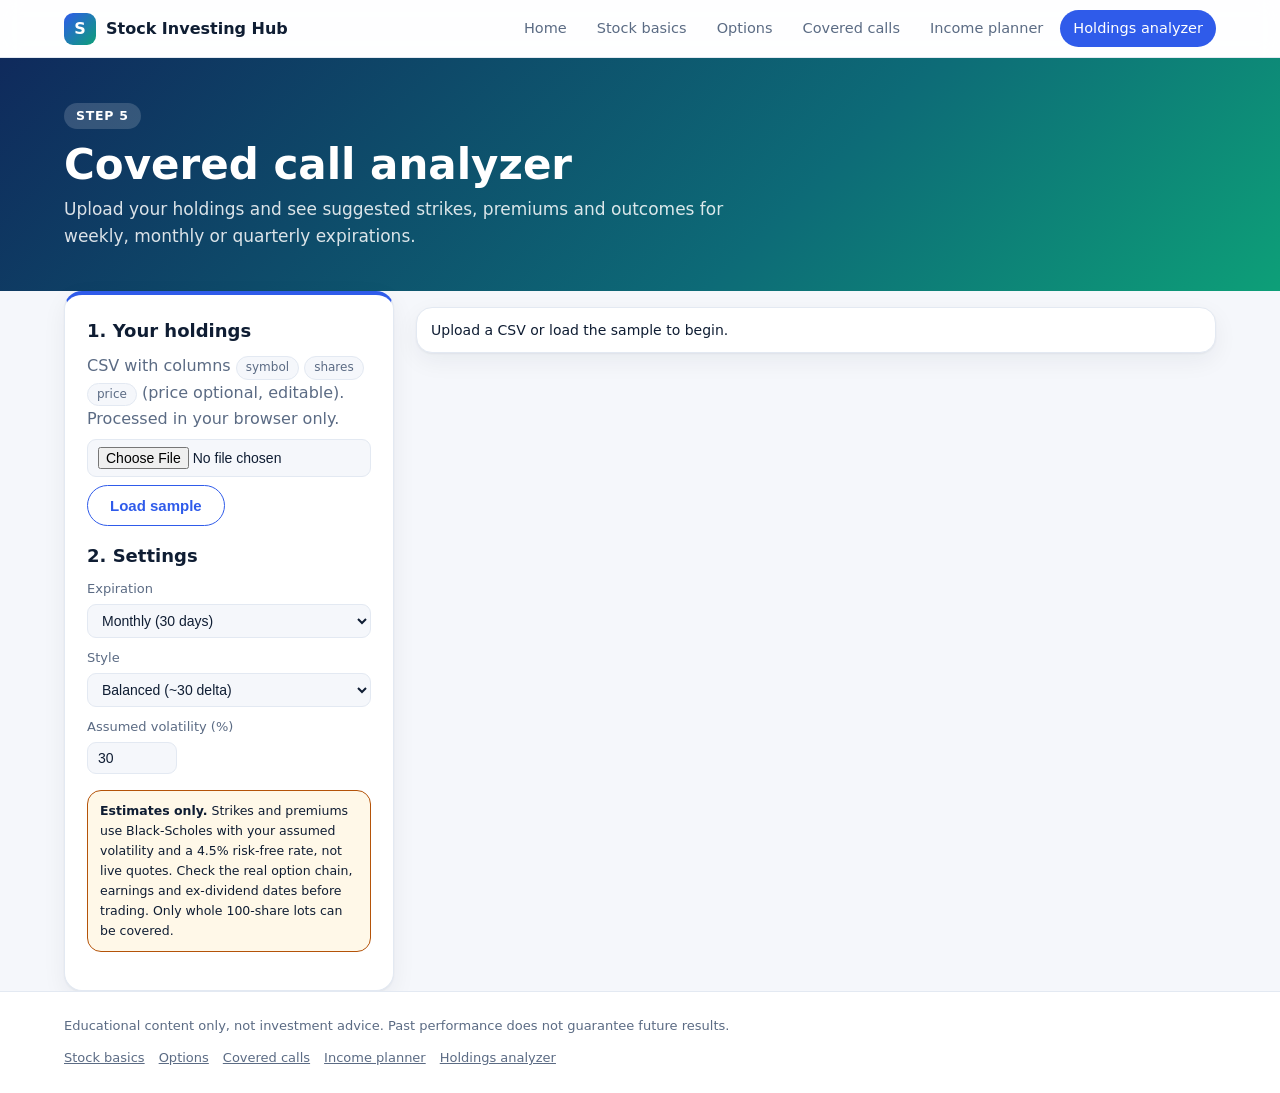
==== site/analyzer.html @ 41fdd166 "Convert to multi-page site with new design" ====
<!DOCTYPE html>
<html lang="en"><head><meta charset="utf-8"><meta name="viewport" content="width=device-width, initial-scale=1, viewport-fit=cover"><title>Holdings analyzer | Stock Investing Hub</title><link rel="stylesheet" href="styles.css"></head><body>
<header class="site-head"><div class="wrap head-in"><a class="logo" href="index.html"><i>S</i><span>Stock Investing Hub</span></a><nav><a href="index.html">Home</a><a href="stocks.html">Stock basics</a><a href="options.html">Options</a><a href="covered-calls.html">Covered calls</a><a href="planner.html">Income planner</a><a href="analyzer.html" aria-current="page">Holdings analyzer</a></nav></div></header>
<section class="ph"><div class="wrap"><span class="kick">Step 5</span><h1>Covered call analyzer</h1><p>Upload your holdings and see suggested strikes, premiums and outcomes for weekly, monthly or quarterly expirations.</p></div></section>
<main class="wrap"><div class="split side"><aside class="card"><h3>1. Your holdings</h3><p>CSV with columns <span class="pill">symbol</span> <span class="pill">shares</span> <span class="pill">price</span> (price optional, editable). Processed in your browser only.</p><input type="file" id="file" accept=".csv,.txt"><p><button class="btn alt" id="sample" type="button">Load sample</button></p>
<h3>2. Settings</h3><label>Expiration<select id="exp"><option value="7">Weekly (7 days)</option><option value="30" selected>Monthly (30 days)</option><option value="90">Quarterly (90 days)</option></select></label>
<label>Style<select id="sty"><option value="0.40">Income (more premium, ~40 delta)</option><option value="0.30" selected>Balanced (~30 delta)</option><option value="0.15">Growth-friendly (~15 delta)</option></select></label>
<label>Assumed volatility (%)<input type="number" id="iv" value="30"></label>
<div class="warn small"><b>Estimates only.</b> Strikes and premiums use Black-Scholes with your assumed volatility and a 4.5% risk-free rate, not live quotes. Check the real option chain, earnings and ex-dividend dates before trading. Only whole 100-share lots can be covered.</div></aside>
<div><div class="kpis" id="resk"></div><div class="tw"><table id="res"><tr><td>Upload a CSV or load the sample to begin.</td></tr></table></div></div></div></main>
<footer><div class="wrap"><span>Educational content only, not investment advice. Past performance does not guarantee future results.</span><span><a href="stocks.html">Stock basics</a><a href="options.html">Options</a><a href="covered-calls.html">Covered calls</a><a href="planner.html">Income planner</a><a href="analyzer.html">Holdings analyzer</a></span></div></footer><script src="analyzer.js"></script></body></html>
---- site/styles.css ----
:root{--bg:#f5f7fb;--card:#fff;--ink:#0f1d33;--mute:#5b6b84;--acc:#0d9f78;--acc2:#2f5bea;--line:#e3e9f2;--warn:#b45309;--warnbg:#fff8e8;--sh:0 1px 2px rgba(15,29,51,.05),0 8px 24px rgba(15,29,51,.06);
color-scheme:light dark;box-sizing:border-box;padding-top:env(safe-area-inset-top,0px);padding-bottom:env(safe-area-inset-bottom,0px)}
@media (prefers-color-scheme:dark){:root{--bg:#0a1220;--card:#121d33;--ink:#e8eefa;--mute:#9aaac6;--acc:#34d399;--acc2:#7ea2ff;--line:#233553;--warn:#fbbf24;--warnbg:#2b2210;--sh:0 1px 2px rgba(0,0,0,.3),0 8px 24px rgba(0,0,0,.25)}}
*{box-sizing:border-box}
body{margin:0;background:var(--bg);color:var(--ink);font-family:Inter,"SF Pro Text",system-ui,-apple-system,"Segoe UI",Roboto,sans-serif;line-height:1.6;min-height:100vh;display:flex;flex-direction:column}
a{color:var(--acc2)}
.wrap{width:100%;max-width:1200px;margin:0 auto;padding:0 24px}
.site-head{position:sticky;top:env(safe-area-inset-top,0px);z-index:10;background:color-mix(in srgb,var(--card) 88%,transparent);backdrop-filter:blur(10px);border-bottom:1px solid var(--line)}
.head-in{display:flex;align-items:center;gap:24px;padding-top:10px;padding-bottom:10px}
.logo{display:flex;align-items:center;gap:10px;font-weight:800;color:var(--ink);text-decoration:none;white-space:nowrap}
.logo i{width:32px;height:32px;border-radius:9px;background:linear-gradient(135deg,var(--acc2),var(--acc));color:#fff;display:grid;place-items:center;font-style:normal}
.site-head nav{display:flex;gap:4px;overflow-x:auto;margin-left:auto}
.site-head nav a{color:var(--mute);text-decoration:none;padding:7px 13px;border-radius:99px;font-size:14.5px;white-space:nowrap}
.site-head nav a:hover{background:var(--bg);color:var(--ink)}
.site-head nav a[aria-current="page"]{background:var(--acc2);color:#fff}
.ph,.hero{background:linear-gradient(135deg,#0f2a5c 0%,#0d6b77 62%,#0d9f78 100%);color:#fff}
.ph{padding:44px 0 40px}
.kick{display:inline-block;background:rgba(255,255,255,.16);border-radius:99px;padding:3px 12px;font-size:12.5px;letter-spacing:.06em;text-transform:uppercase;font-weight:600}
.ph h1{font-size:clamp(28px,4vw,42px);line-height:1.12;margin:12px 0 8px}
.ph p{margin:0;max-width:62ch;color:rgba(255,255,255,.85);font-size:17px}
.hero{padding:64px 0}
.hero .wrap{display:grid;grid-template-columns:1.2fr 1fr;gap:40px;align-items:center}
.hero h1{font-size:clamp(34px,5vw,56px);line-height:1.06;margin:14px 0}
.hero p{font-size:18px;color:rgba(255,255,255,.86);max-width:52ch;margin:0 0 22px}
.glass{background:rgba(255,255,255,.12);border:1px solid rgba(255,255,255,.25);border-radius:18px;padding:22px;backdrop-filter:blur(6px)}
.glass h3{margin:0 0 10px}
.glass ol{margin:0;padding-left:20px}
.glass li{margin-bottom:6px}
main{flex:1;padding-top:32px;padding-bottom:56px}
h2{font-size:26px;margin:0 0 6px}
h3{font-size:18px;margin:0 0 8px}
.sub{color:var(--mute);margin:0 0 20px}
.sec{margin-top:36px}
.btn{display:inline-block;background:#fff;color:#0f2a5c;border:1px solid #fff;border-radius:99px;padding:11px 22px;font-size:15px;font-weight:600;cursor:pointer;text-decoration:none;margin:0 8px 8px 0}
.btn.alt{background:transparent;color:inherit;border-color:currentColor}
main .btn{background:var(--acc2);color:#fff;border-color:var(--acc2)}
main .btn.alt{background:transparent;color:var(--acc2)}
.grid{display:grid;gap:18px}
.g2{grid-template-columns:repeat(2,1fr)}.g3{grid-template-columns:repeat(3,1fr)}
.card{background:var(--card);border:1px solid var(--line);border-radius:18px;padding:22px;box-shadow:var(--sh);border-top:4px solid var(--acc2)}
.card.green{border-top-color:var(--acc)}.card.amber{border-top-color:#d97706}
.card ul,.card ol{margin:6px 0 0;padding-left:20px;color:var(--mute)}
.card li{margin-bottom:7px}
.card p{margin:8px 0;color:var(--mute)}
.tile{display:block;background:var(--card);border:1px solid var(--line);border-radius:18px;padding:22px;box-shadow:var(--sh);text-decoration:none;color:var(--ink);transition:transform .15s,border-color .15s}
.tile:hover{transform:translateY(-3px);border-color:var(--acc2)}
.tile .ic{font-size:28px;display:block;margin-bottom:8px}
.tile p{margin:0;color:var(--mute);font-size:14.5px}
.tile b{color:var(--acc2);font-size:14px}
.next{display:flex;justify-content:flex-end;margin-top:32px}
.warn{background:var(--warnbg);border:1px solid var(--warn);border-radius:14px;padding:12px 16px;font-size:14px;margin:16px 0}
.warn.small{font-size:12.5px;padding:10px 12px}
.split{display:grid;gap:22px;grid-template-columns:1.25fr 1fr;align-items:start}
.split.side{grid-template-columns:330px 1fr}
.tw{overflow-x:auto;border:1px solid var(--line);border-radius:16px;background:var(--card);box-shadow:var(--sh)}
table{border-collapse:collapse;width:100%;font-size:14px}
th,td{padding:11px 14px;text-align:left;border-bottom:1px solid var(--line);vertical-align:top}
tr:last-child td{border-bottom:0}
th{color:var(--mute);font-weight:600;white-space:nowrap;background:var(--bg)}
td.n,th.n{text-align:right;white-space:nowrap}
input,select{background:var(--bg);color:var(--ink);border:1px solid var(--line);border-radius:9px;padding:7px 10px;font-size:14px;max-width:100%}
input:focus,select:focus{outline:2px solid var(--acc2);outline-offset:1px}
input[type=number]{width:90px}input.wide{width:130px}
label{display:flex;flex-direction:column;font-size:13px;color:var(--mute);gap:4px;margin-bottom:10px}
.ctl{display:flex;flex-wrap:wrap;gap:14px;align-items:end;margin-bottom:6px}
.kpis{display:grid;gap:12px;grid-template-columns:repeat(auto-fit,minmax(150px,1fr));margin-bottom:16px}
.kpis.two{grid-template-columns:1fr 1fr}
.kpi{background:var(--card);border:1px solid var(--line);border-radius:14px;padding:14px 16px;box-shadow:var(--sh)}
.kpi b{display:block;font-size:24px;color:var(--acc)}
.kpi span{font-size:13px;color:var(--mute)}
.pill{display:inline-block;padding:1px 9px;border-radius:99px;background:var(--bg);border:1px solid var(--line);font-size:12px;color:var(--mute)}
.bar{display:flex;height:16px;border-radius:9px;overflow:hidden;margin-top:14px;background:var(--line)}
.legend{display:flex;flex-wrap:wrap;gap:6px 16px;font-size:12.5px;color:var(--mute);margin-top:8px}
.legend i{display:inline-block;width:10px;height:10px;border-radius:3px;margin-right:5px}
.chart{width:100%;height:auto}
.chart .ax{stroke:var(--line);stroke-width:1}.chart .zero{stroke:var(--mute);stroke-width:1;stroke-dasharray:3 3}
.chart .stock{stroke:var(--mute);stroke-width:2;fill:none;stroke-dasharray:6 4}
.chart .cc{stroke:var(--acc);stroke-width:3;fill:none}
.chart text{fill:var(--mute);font-size:11px}.chart .lg{fill:var(--acc);font-weight:700}
.gapsm{margin-top:16px}
footer{background:var(--card);border-top:1px solid var(--line);padding:24px 0;color:var(--mute);font-size:13px}
footer .wrap{display:flex;flex-wrap:wrap;gap:12px 24px;justify-content:space-between}
footer a{color:var(--mute);margin-right:14px}
@media (max-width:900px){.g2,.g3,.hero .wrap,.split,.split.side{grid-template-columns:1fr}.wrap{padding:0 16px}.head-in{gap:10px}.logo span{display:none}.hero{padding:40px 0}}
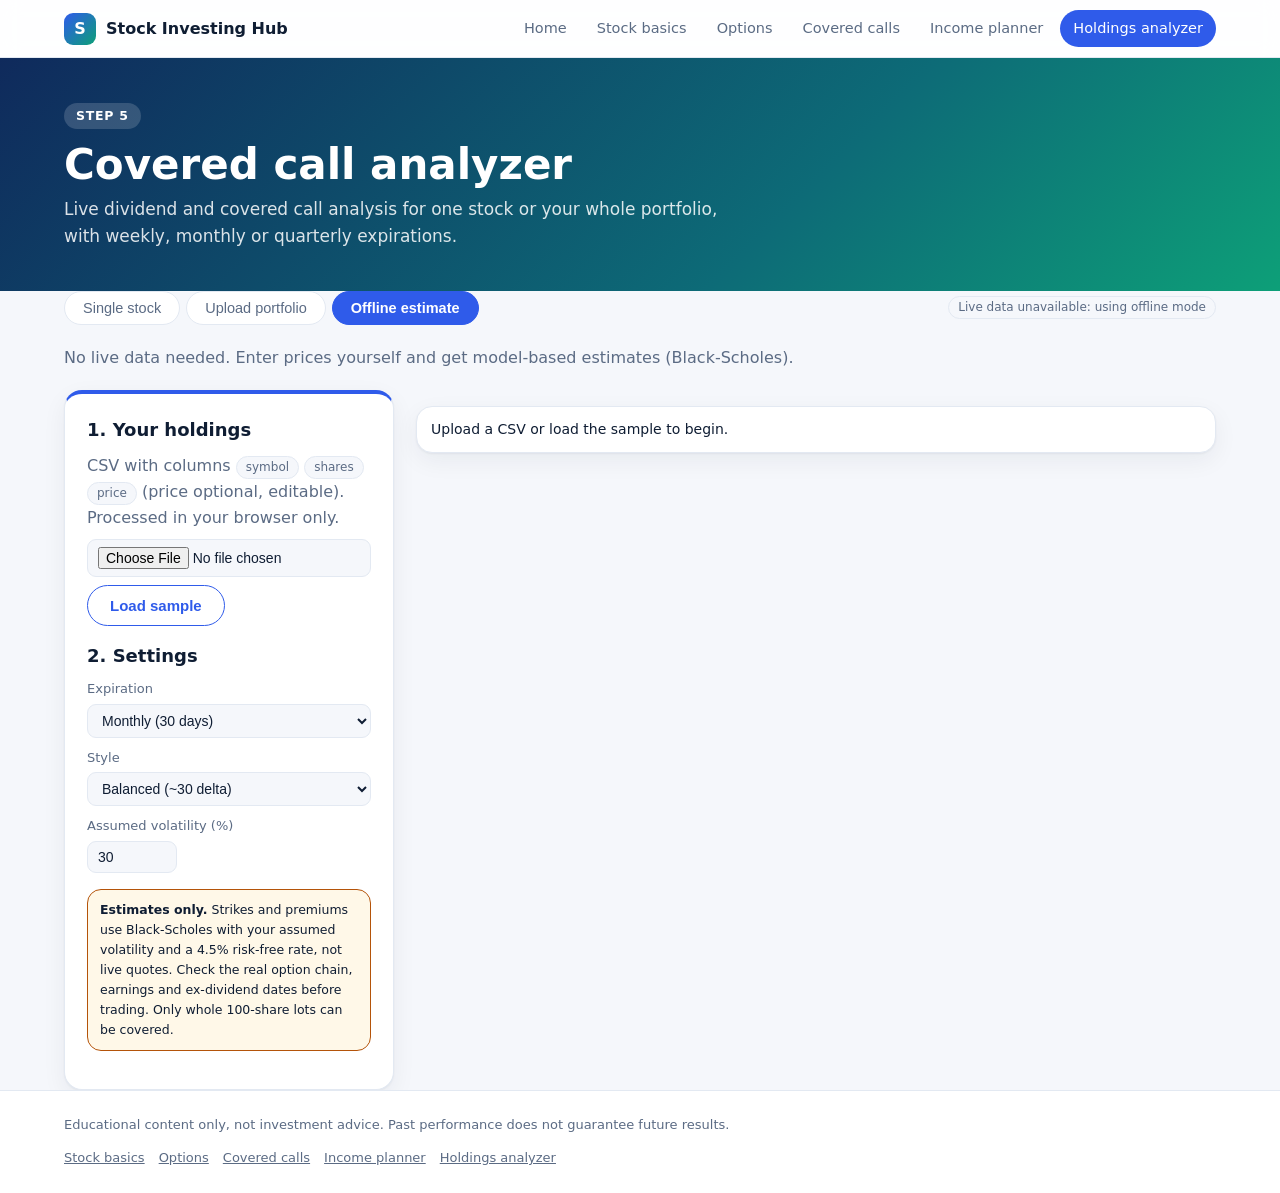
==== commit 72e62951: "Add live dividend and covered call analyzer (Flask API, yfinance)" ====
--- a/site/analyzer.html
+++ b/site/analyzer.html
@@ -1,11 +1,32 @@
 <!DOCTYPE html>
 <html lang="en"><head><meta charset="utf-8"><meta name="viewport" content="width=device-width, initial-scale=1, viewport-fit=cover"><title>Holdings analyzer | Stock Investing Hub</title><link rel="stylesheet" href="styles.css"></head><body>
 <header class="site-head"><div class="wrap head-in"><a class="logo" href="index.html"><i>S</i><span>Stock Investing Hub</span></a><nav><a href="index.html">Home</a><a href="stocks.html">Stock basics</a><a href="options.html">Options</a><a href="covered-calls.html">Covered calls</a><a href="planner.html">Income planner</a><a href="analyzer.html" aria-current="page">Holdings analyzer</a></nav></div></header>
-<section class="ph"><div class="wrap"><span class="kick">Step 5</span><h1>Covered call analyzer</h1><p>Upload your holdings and see suggested strikes, premiums and outcomes for weekly, monthly or quarterly expirations.</p></div></section>
-<main class="wrap"><div class="split side"><aside class="card"><h3>1. Your holdings</h3><p>CSV with columns <span class="pill">symbol</span> <span class="pill">shares</span> <span class="pill">price</span> (price optional, editable). Processed in your browser only.</p><input type="file" id="file" accept=".csv,.txt"><p><button class="btn alt" id="sample" type="button">Load sample</button></p>
+<section class="ph"><div class="wrap"><span class="kick">Step 5</span><h1>Covered call analyzer</h1><p>Live dividend and covered call analysis for one stock or your whole portfolio, with weekly, monthly or quarterly expirations.</p></div></section>
+<main class="wrap"><div class="seg" role="tablist" aria-label="Analysis mode"><button data-mode="single" aria-selected="true">Single stock</button><button data-mode="portfolio" aria-selected="false">Upload portfolio</button><button data-mode="offline" aria-selected="false">Offline estimate</button><span class="pill" id="apistatus">Checking live data...</span></div>
+
+<section class="mode" id="m-single"><div class="split side">
+<aside class="card"><h3>Look up one stock</h3><p>Live price, dividend and covered call options for a single ticker.</p>
+<label>Ticker<input type="text" id="sTicker" value="KO" maxlength="10" class="wide" autocomplete="off"></label>
+<label>Shares you own<input type="number" id="sShares" value="200" min="1"></label>
+<label>Expiration<select id="sHz"><option value="weekly">Weekly (~7 days)</option><option value="monthly">Monthly (~30 days)</option><option value="quarterly">Quarterly (~90 days)</option></select></label>
+<button class="btn" id="sGo" type="button">Analyze</button>
+<div class="warn small">Market data is delayed and unofficial. Prices use the last traded option price, so confirm bid/ask at your broker. Educational only.</div></aside>
+<div id="sOut"><div class="card"><p>Enter a ticker and share count, then press Analyze.</p></div></div></div></section>
+
+<section class="mode" id="m-portfolio" hidden><div class="split side">
+<aside class="card"><h3>1. Prepare your file</h3><p>An Excel sheet named <b>Input</b> (or the first sheet) or a CSV with these columns:</p>
+<div class="tw"><table><tr><th>Institution</th><th>Ticker</th><th>Quantity</th></tr><tr><td>Fidelity</td><td>KO</td><td class="n">200</td></tr><tr><td>Schwab</td><td>JNJ</td><td class="n">100</td></tr></table></div>
+<p><a href="/api/template.xlsx">Download Excel template</a> &middot; <a href="#" id="csvT">CSV template</a><br><small>Institution is optional. Up to 60 rows.</small></p>
+<h3>2. Upload and run</h3><input type="file" id="pFile" accept=".xlsx,.csv">
+<label>Expiration<select id="pHz"><option value="weekly">Weekly (~7 days)</option><option value="monthly">Monthly (~30 days)</option><option value="quarterly">Quarterly (~90 days)</option></select></label>
+<button class="btn" id="pGo" type="button">Analyze portfolio</button> <button class="btn alt" id="pXls" type="button">Download Excel report</button>
+<div class="warn small">Your file is sent to this site's server only to look up market data and is not stored.</div></aside>
+<div id="pOut"><div class="card"><p>Upload a file to see dividends, monthly income and covered call ideas, colored by risk.</p></div></div></div></section>
+
+<section class="mode" id="m-offline" hidden><p class="sub">No live data needed. Enter prices yourself and get model-based estimates (Black-Scholes).</p><div class="split side"><aside class="card"><h3>1. Your holdings</h3><p>CSV with columns <span class="pill">symbol</span> <span class="pill">shares</span> <span class="pill">price</span> (price optional, editable). Processed in your browser only.</p><input type="file" id="file" accept=".csv,.txt"><p><button class="btn alt" id="sample" type="button">Load sample</button></p>
 <h3>2. Settings</h3><label>Expiration<select id="exp"><option value="7">Weekly (7 days)</option><option value="30" selected>Monthly (30 days)</option><option value="90">Quarterly (90 days)</option></select></label>
 <label>Style<select id="sty"><option value="0.40">Income (more premium, ~40 delta)</option><option value="0.30" selected>Balanced (~30 delta)</option><option value="0.15">Growth-friendly (~15 delta)</option></select></label>
 <label>Assumed volatility (%)<input type="number" id="iv" value="30"></label>
 <div class="warn small"><b>Estimates only.</b> Strikes and premiums use Black-Scholes with your assumed volatility and a 4.5% risk-free rate, not live quotes. Check the real option chain, earnings and ex-dividend dates before trading. Only whole 100-share lots can be covered.</div></aside>
-<div><div class="kpis" id="resk"></div><div class="tw"><table id="res"><tr><td>Upload a CSV or load the sample to begin.</td></tr></table></div></div></div></main>
-<footer><div class="wrap"><span>Educational content only, not investment advice. Past performance does not guarantee future results.</span><span><a href="stocks.html">Stock basics</a><a href="options.html">Options</a><a href="covered-calls.html">Covered calls</a><a href="planner.html">Income planner</a><a href="analyzer.html">Holdings analyzer</a></span></div></footer><script src="analyzer.js"></script></body></html>+<div><div class="kpis" id="resk"></div><div class="tw"><table id="res"><tr><td>Upload a CSV or load the sample to begin.</td></tr></table></div></div></div></section></main>
+<footer><div class="wrap"><span>Educational content only, not investment advice. Past performance does not guarantee future results.</span><span><a href="stocks.html">Stock basics</a><a href="options.html">Options</a><a href="covered-calls.html">Covered calls</a><a href="planner.html">Income planner</a><a href="analyzer.html">Holdings analyzer</a></span></div></footer><script src="estimator.js"></script><script src="analyzer.js"></script></body></html>
--- a/site/styles.css
+++ b/site/styles.css
@@ -82,3 +82,18 @@
 footer .wrap{display:flex;flex-wrap:wrap;gap:12px 24px;justify-content:space-between}
 footer a{color:var(--mute);margin-right:14px}
 @media (max-width:900px){.g2,.g3,.hero .wrap,.split,.split.side{grid-template-columns:1fr}.wrap{padding:0 16px}.head-in{gap:10px}.logo span{display:none}.hero{padding:40px 0}}
+[hidden]{display:none!important}
+.seg{display:flex;flex-wrap:wrap;gap:6px;align-items:center;margin-bottom:20px}
+.seg button{background:var(--card);border:1px solid var(--line);color:var(--mute);border-radius:99px;padding:8px 18px;font-size:14.5px;cursor:pointer}
+.seg button[aria-selected="true"]{background:var(--acc2);border-color:var(--acc2);color:#fff;font-weight:600}
+.seg .pill{margin-left:auto}
+.r0{background:rgba(13,159,120,.14)}.r1{background:rgba(217,119,6,.2)}.r2{background:rgba(220,38,38,.22)}
+.key{display:flex;gap:14px;font-size:12.5px;color:var(--mute);margin:10px 0}
+.key i{display:inline-block;width:12px;height:12px;border-radius:3px;margin-right:5px;vertical-align:-1px}
+.sub-tabs{display:flex;gap:6px;margin:6px 0 12px}
+.sub-tabs button{background:none;border:0;border-bottom:3px solid transparent;color:var(--mute);padding:6px 12px;cursor:pointer;font-size:14.5px}
+.sub-tabs button[aria-selected="true"]{color:var(--acc2);border-bottom-color:var(--acc2);font-weight:600}
+.err{border-top-color:#dc2626}
+.two-col{display:grid;grid-template-columns:1fr 1fr;gap:18px;margin-bottom:16px}
+@media (max-width:900px){.two-col{grid-template-columns:1fr}.seg .pill{margin-left:0}}
+.split>*,.two-col>*{min-width:0}
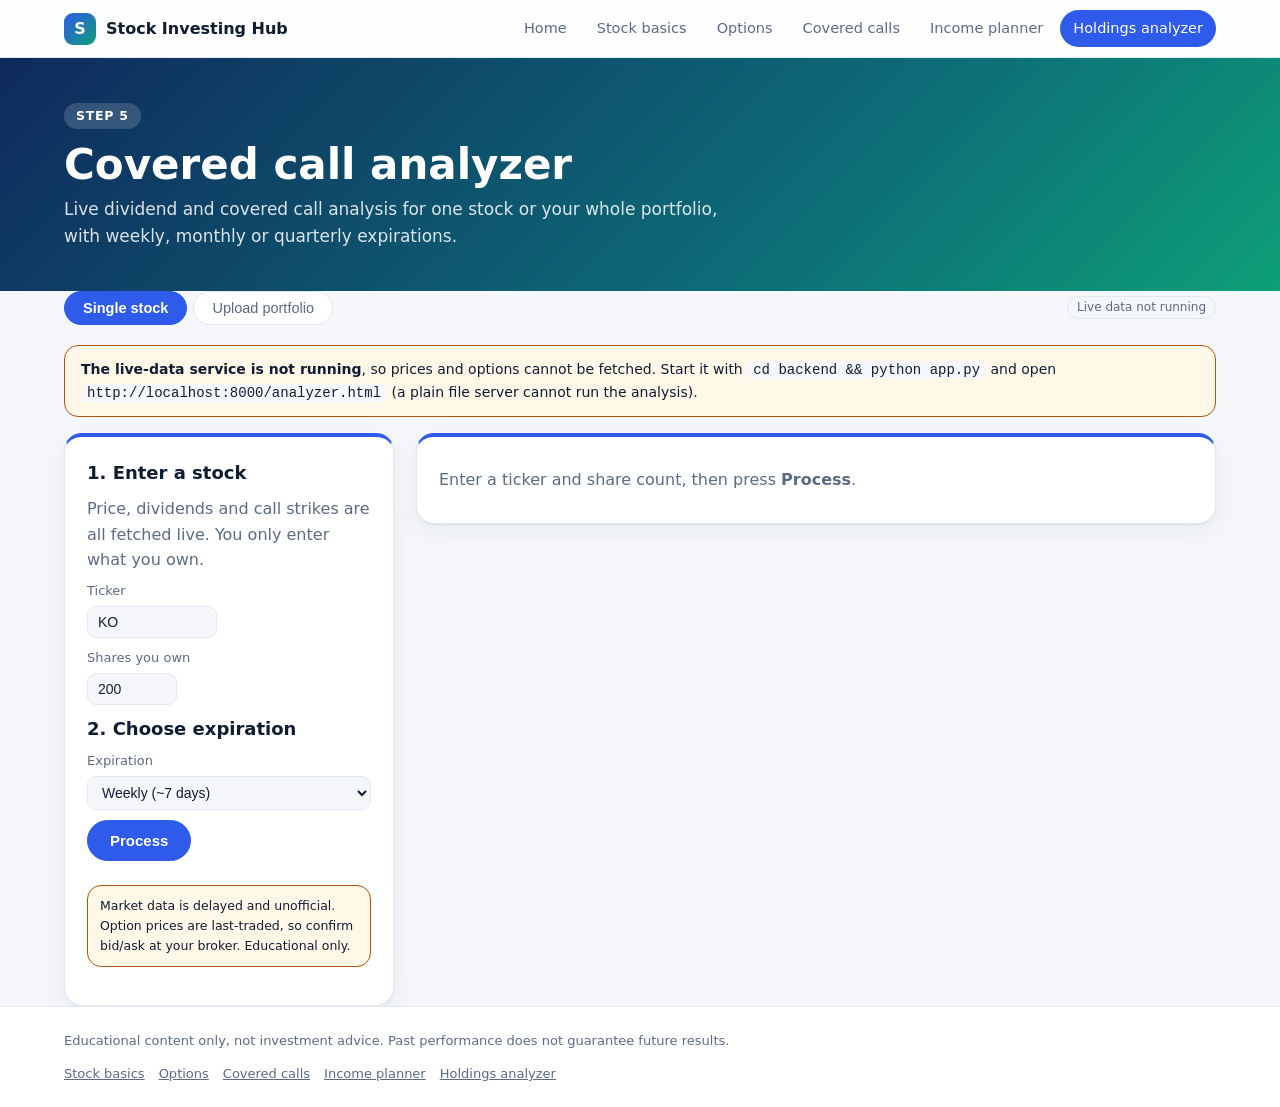
==== commit 9ec7bd64: "Analyzer: derive price, contracts and strikes online; per-stock results with Process buttons" ====
--- a/site/analyzer.html
+++ b/site/analyzer.html
@@ -2,31 +2,28 @@
 <html lang="en"><head><meta charset="utf-8"><meta name="viewport" content="width=device-width, initial-scale=1, viewport-fit=cover"><title>Holdings analyzer | Stock Investing Hub</title><link rel="stylesheet" href="styles.css"></head><body>
 <header class="site-head"><div class="wrap head-in"><a class="logo" href="index.html"><i>S</i><span>Stock Investing Hub</span></a><nav><a href="index.html">Home</a><a href="stocks.html">Stock basics</a><a href="options.html">Options</a><a href="covered-calls.html">Covered calls</a><a href="planner.html">Income planner</a><a href="analyzer.html" aria-current="page">Holdings analyzer</a></nav></div></header>
 <section class="ph"><div class="wrap"><span class="kick">Step 5</span><h1>Covered call analyzer</h1><p>Live dividend and covered call analysis for one stock or your whole portfolio, with weekly, monthly or quarterly expirations.</p></div></section>
-<main class="wrap"><div class="seg" role="tablist" aria-label="Analysis mode"><button data-mode="single" aria-selected="true">Single stock</button><button data-mode="portfolio" aria-selected="false">Upload portfolio</button><button data-mode="offline" aria-selected="false">Offline estimate</button><span class="pill" id="apistatus">Checking live data...</span></div>
+<main class="wrap"><div class="seg" role="tablist" aria-label="Analysis mode"><button data-mode="single" aria-selected="true">Single stock</button><button data-mode="portfolio" aria-selected="false">Upload portfolio</button><span class="pill" id="apistatus">Checking live data...</span></div>
+<div class="warn" id="nolive" hidden><b>The live-data service is not running</b>, so prices and options cannot be fetched. Start it with <code>cd backend &amp;&amp; python app.py</code> and open <code>http://localhost:8000/analyzer.html</code> (a plain file server cannot run the analysis).</div>
 
 <section class="mode" id="m-single"><div class="split side">
-<aside class="card"><h3>Look up one stock</h3><p>Live price, dividend and covered call options for a single ticker.</p>
+<aside class="card"><h3>1. Enter a stock</h3><p>Price, dividends and call strikes are all fetched live. You only enter what you own.</p>
 <label>Ticker<input type="text" id="sTicker" value="KO" maxlength="10" class="wide" autocomplete="off"></label>
 <label>Shares you own<input type="number" id="sShares" value="200" min="1"></label>
+<h3>2. Choose expiration</h3>
 <label>Expiration<select id="sHz"><option value="weekly">Weekly (~7 days)</option><option value="monthly">Monthly (~30 days)</option><option value="quarterly">Quarterly (~90 days)</option></select></label>
-<button class="btn" id="sGo" type="button">Analyze</button>
-<div class="warn small">Market data is delayed and unofficial. Prices use the last traded option price, so confirm bid/ask at your broker. Educational only.</div></aside>
-<div id="sOut"><div class="card"><p>Enter a ticker and share count, then press Analyze.</p></div></div></div></section>
+<button class="btn" id="sGo" type="button">Process</button>
+<div class="warn small">Market data is delayed and unofficial. Option prices are last-traded, so confirm bid/ask at your broker. Educational only.</div></aside>
+<div id="sOut"><div class="card"><p>Enter a ticker and share count, then press <b>Process</b>.</p></div></div></div></section>
 
 <section class="mode" id="m-portfolio" hidden><div class="split side">
-<aside class="card"><h3>1. Prepare your file</h3><p>An Excel sheet named <b>Input</b> (or the first sheet) or a CSV with these columns:</p>
+<aside class="card"><h3>1. Choose your file</h3><p>Excel sheet named <b>Input</b> (or first sheet) or CSV with only these columns. Price, contracts and strikes are calculated for you.</p>
 <div class="tw"><table><tr><th>Institution</th><th>Ticker</th><th>Quantity</th></tr><tr><td>Fidelity</td><td>KO</td><td class="n">200</td></tr><tr><td>Schwab</td><td>JNJ</td><td class="n">100</td></tr></table></div>
-<p><a href="/api/template.xlsx">Download Excel template</a> &middot; <a href="#" id="csvT">CSV template</a><br><small>Institution is optional. Up to 60 rows.</small></p>
-<h3>2. Upload and run</h3><input type="file" id="pFile" accept=".xlsx,.csv">
+<p><a href="/api/template.xlsx">Excel template</a> &middot; <a href="#" id="csvT">CSV template</a> <small>(Institution optional, up to 60 rows)</small></p>
+<input type="file" id="pFile" accept=".xlsx,.csv"><div id="pPrev"></div>
+<h3>2. Choose expiration</h3>
 <label>Expiration<select id="pHz"><option value="weekly">Weekly (~7 days)</option><option value="monthly">Monthly (~30 days)</option><option value="quarterly">Quarterly (~90 days)</option></select></label>
-<button class="btn" id="pGo" type="button">Analyze portfolio</button> <button class="btn alt" id="pXls" type="button">Download Excel report</button>
+<h3>3. Process</h3>
+<button class="btn" id="pGo" type="button" disabled>Process portfolio</button> <button class="btn alt" id="pXls" type="button" disabled>Download Excel report</button>
 <div class="warn small">Your file is sent to this site's server only to look up market data and is not stored.</div></aside>
-<div id="pOut"><div class="card"><p>Upload a file to see dividends, monthly income and covered call ideas, colored by risk.</p></div></div></div></section>
-
-<section class="mode" id="m-offline" hidden><p class="sub">No live data needed. Enter prices yourself and get model-based estimates (Black-Scholes).</p><div class="split side"><aside class="card"><h3>1. Your holdings</h3><p>CSV with columns <span class="pill">symbol</span> <span class="pill">shares</span> <span class="pill">price</span> (price optional, editable). Processed in your browser only.</p><input type="file" id="file" accept=".csv,.txt"><p><button class="btn alt" id="sample" type="button">Load sample</button></p>
-<h3>2. Settings</h3><label>Expiration<select id="exp"><option value="7">Weekly (7 days)</option><option value="30" selected>Monthly (30 days)</option><option value="90">Quarterly (90 days)</option></select></label>
-<label>Style<select id="sty"><option value="0.40">Income (more premium, ~40 delta)</option><option value="0.30" selected>Balanced (~30 delta)</option><option value="0.15">Growth-friendly (~15 delta)</option></select></label>
-<label>Assumed volatility (%)<input type="number" id="iv" value="30"></label>
-<div class="warn small"><b>Estimates only.</b> Strikes and premiums use Black-Scholes with your assumed volatility and a 4.5% risk-free rate, not live quotes. Check the real option chain, earnings and ex-dividend dates before trading. Only whole 100-share lots can be covered.</div></aside>
-<div><div class="kpis" id="resk"></div><div class="tw"><table id="res"><tr><td>Upload a CSV or load the sample to begin.</td></tr></table></div></div></div></section></main>
-<footer><div class="wrap"><span>Educational content only, not investment advice. Past performance does not guarantee future results.</span><span><a href="stocks.html">Stock basics</a><a href="options.html">Options</a><a href="covered-calls.html">Covered calls</a><a href="planner.html">Income planner</a><a href="analyzer.html">Holdings analyzer</a></span></div></footer><script src="estimator.js"></script><script src="analyzer.js"></script></body></html>+<div id="pOut"><div class="card"><p>Choose a file, then press <b>Process portfolio</b>. Each holding is shown with its live price, contracts and the call strikes found.</p></div></div></div></section></main>
+<footer><div class="wrap"><span>Educational content only, not investment advice. Past performance does not guarantee future results.</span><span><a href="stocks.html">Stock basics</a><a href="options.html">Options</a><a href="covered-calls.html">Covered calls</a><a href="planner.html">Income planner</a><a href="analyzer.html">Holdings analyzer</a></span></div></footer><script src="analyzer.js"></script></body></html>
--- a/site/styles.css
+++ b/site/styles.css
@@ -97,3 +97,11 @@
 .two-col{display:grid;grid-template-columns:1fr 1fr;gap:18px;margin-bottom:16px}
 @media (max-width:900px){.two-col{grid-template-columns:1fr}.seg .pill{margin-left:0}}
 .split>*,.two-col>*{min-width:0}
+.holding{margin-bottom:18px;border-top-color:var(--acc)}
+.hh{display:flex;flex-wrap:wrap;justify-content:space-between;gap:10px;margin-bottom:10px}
+.hh h3{margin:0 0 4px;font-size:20px}.hh small{color:var(--mute);font-weight:400;font-size:14px}
+.chips{display:flex;flex-wrap:wrap;gap:8px}
+.chip{background:var(--bg);border:1px solid var(--line);border-radius:10px;padding:4px 10px;font-size:13px;color:var(--mute)}
+.chip b{display:block;color:var(--ink);font-size:15px}
+.holding p{margin:6px 0}
+code{background:var(--bg);padding:1px 6px;border-radius:5px}
